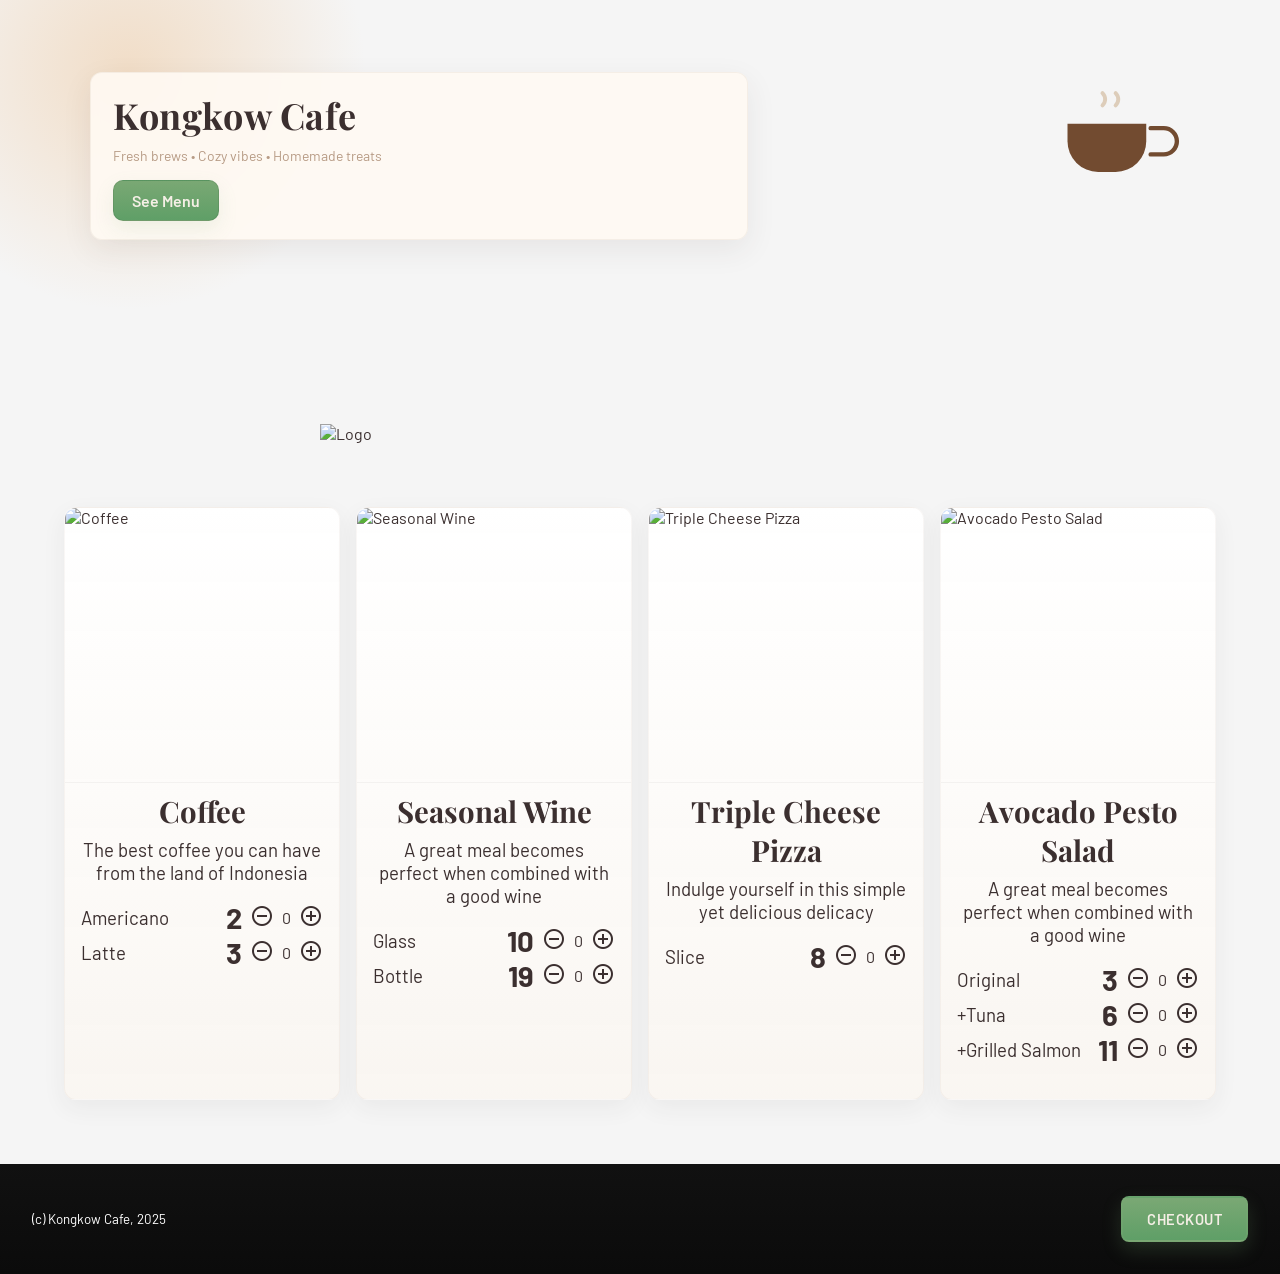
==== index.html @ 3a9a0193 "Add files via upload" ====
<!DOCTYPE html>
<html>

<head>
    <title>Kongkow Cafe</title>
    <meta name="viewport" content="width=device-width, initial-scale=1.0">
    <link rel="preconnect" href="https://fonts.googleapis.com">
    <link rel="preconnect" href="https://fonts.gstatic.com" crossorigin>
    <link href="https://fonts.googleapis.com/css2?family=Barlow:wght@300;400;500;600&display=swap" rel="stylesheet">
    <link
        href="https://fonts.googleapis.com/css2?family=Playfair+Display:wght@400;600&family=Barlow:wght@300;400;500;600&display=swap"
        rel="stylesheet">
    <link rel="stylesheet" href="https://fonts.googleapis.com/css2?family=Material+Symbols+Outlined" />
    <link rel="stylesheet" href="index.css">
</head>

<body>
    <header class="site-header">
        <div class="hero">
            <div class="hero-content">
                <h1 class="hero-title">Kongkow Cafe</h1>
                <p class="hero-sub">Fresh brews • Cozy vibes • Homemade treats</p>
                <a class="btn primary" href="#menu-grid">See Menu</a>
            </div>
            <!-- decorative coffee cup SVG -->
            <svg class="coffee-svg" width="140" height="140" viewBox="0 0 64 64" fill="none"
                xmlns="http://www.w3.org/2000/svg" aria-hidden>
                <path d="M8 20h36v8a14 14 0 01-14 14H22a14 14 0 01-14-14V20z" fill="#6B4226" />
                <path d="M46 22h6a6 6 0 010 12h-6" stroke="#6B4226" stroke-width="2" stroke-linecap="round"
                    stroke-linejoin="round" />
                <g class="steam" fill="none" stroke="#d9c6b0" stroke-width="1.6" stroke-linecap="round">
                    <path d="M24 6c1.6 1.6 1.6 4 0 5.6" />
                    <path d="M30 6c1.6 1.6 1.6 4 0 5.6" />
                </g>
            </svg>
        </div>
    </header>

    <div class="content">
        <img src="assets/logo_full.png" alt="Logo" class="logo" />

        <div class="menu-grid" id="menu-grid"></div>
        <div class="footer">
            (c) Kongkow Cafe, 2025
            <button class="checkout" onclick="checkout()">
                Checkout
            </button>
        </div>
    </div>
</body>

<script src="db.js"></script>
<script src="index.js"></script>

</html>
---- index.css ----
* {
    font-family: 'Barlow';
    margin: 0;
    padding: 0;
}

.header {
    background: url("assets/header.jpg") no-repeat top center;
    position: fixed;
    top: 0;
    left: 0;
    right: 0;
    width: 100%;
    max-height: 800px;
    aspect-ratio: 1;
    background-size: cover;

    @media only screen and (min-width: 768px) {
        aspect-ratio: 1280/720;
    }
}

.logo {
    box-sizing: border-box;
    max-width: 60%;
    width: 100%;
    margin: 48px auto;
    display: block;

    @media only screen and (min-width: 768px) {
        max-width: 50%;
        margin: 64px auto;
    }
}

body {
    background-color: #f5f5f5;
}

.menu-grid {
    display: grid;
    margin: 0;
    gap: 16px;
    padding: 0 16px;
    padding-bottom: 32px;
    grid-template-columns: 1fr 1fr;

    /* @media only screen and (min-width: 400px) {
        grid-template-columns: 1fr 1fr 1fr;
    } */

    @media only screen and (min-width: 768px) {
        padding: 0 64px;
        padding-bottom: 64px;
        grid-template-columns: 1fr 1fr 1fr 1fr;
    }
}

.menu-card {
    display: flex;
    flex-direction: column;
    padding-bottom: 16px;
    background-color: #fafafa;
    border: 4px solid #fafafa;

    @media only screen and (min-width: 768px) {
        padding-bottom: 32px;
    }

    img {
        aspect-ratio: 1;
        object-fit: cover;
        width: 100%;
    }

    .menu-name {
        padding: 8px 16px;
        text-align: center;
        font-size: 14pt;

        @media only screen and (min-width: 768px) {
            font-size: 22pt;
        }
    }

    .menu-description {
        text-align: center;
        padding: 0 16px;
        padding-bottom: 16px;
        font-size: 10pt;

        @media only screen and (min-width: 768px) {
            font-size: 14pt;
        }
    }

    .price-description {
        font-size: 9pt;

        @media only screen and (min-width: 768px) {
            font-size: 14pt;
        }
    }

    .menu-price-row {
        display: flex;
        flex-direction: row;
        justify-content: space-between;
        align-items: center;
        padding: 0 16px;
    }

    .price-and-qty {
        display: flex;
        flex-direction: row;
        align-items: center;
        gap: 8px;
    }

    .price {
        font-size: 14pt;

        @media only screen and (min-width: 768px) {
            font-size: 22pt;
        }
    }
}

.footer {
    background-color: black;
    color: white;
    padding: 32px;
    width: 100%;
    box-sizing: border-box;
    font-size: 10pt;
    display: flex;
    justify-content: space-between;
    align-items: center;
}

button {
    all: unset;
    cursor: pointer;
}

button.checkout {
    font-weight: 600;
    text-transform: uppercase;
    padding: 12px 24px;
    background: linear-gradient(180deg, var(--accent) 0%, #5f9f67 100%);
    color: var(--cream);
    border-radius: 8px;
    border: 2px solid rgba(122, 168, 116, 0.3);
    box-shadow: 0 8px 20px rgba(122, 168, 116, 0.2);
    transition: all 0.3s ease;
    font-size: 11pt;
    letter-spacing: 0.5px;
}

button.checkout:hover {
    transform: translateY(-3px);
    box-shadow: 0 12px 28px rgba(122, 168, 116, 0.35);
    background: linear-gradient(180deg, #8ab882 0%, #6fa971 100%);
}

button.checkout:active {
    transform: translateY(-1px);
    box-shadow: 0 6px 16px rgba(122, 168, 116, 0.25);
}

:root{
    --brown-900: #3b2f2f;
    --brown-700: #6b4226;
    --cream: #f5efe6;
    --accent: #7aa874;
    --muted: #b79b85;
}


/* Use the header image as the sole full-page background */
html, body {
    height: 100%;
}
body {
    background-image: url("assets/header.jpg");
    background-position: center center;
    background-size: cover;
    background-repeat: no-repeat;
    background-attachment: fixed;
    color: var(--brown-900);
    -webkit-font-smoothing:antialiased;
    font-family: 'Barlow', system-ui, sans-serif;
}

/* Hero / header: keep the radial accent but don't re-declare the full image */
.site-header {
    position: relative;
    width: 100%;
    overflow: hidden;
    background: radial-gradient(circle at 10% 20%, rgb(241, 221, 199), transparent 20%);
    padding: 72px 16px 120px;
    box-sizing: border-box;
}

.hero {
    max-width: 1100px;
    margin: 0 auto;
    display:flex;
    align-items:center;
    justify-content:space-between;
    gap: 24px;
}

.hero-content {
    flex:1 1 60%;
    position: relative;
    z-index: 2;
    background: rgba(255, 250, 243, 0.9);
    padding: 18px 22px;
    border-radius: 12px;
    box-shadow: 0 10px 30px rgba(59,47,47,0.08);
    border: 1px solid rgba(107,66,38,0.06);
    backdrop-filter: blur(4px);
    -webkit-backdrop-filter: blur(4px);
    max-width: 68ch;
}

.hero-title {
    font-family: 'Playfair Display', serif;
    font-size: 36px;
    color: var(--brown-900);
    letter-spacing: 0.6px;
    margin-bottom: 8px;
}

.hero-sub {
    color: var(--muted);
    margin-bottom: 16px;
    font-size: 14px;
}
/* Button */
.btn {
    display:inline-block;
    padding: 10px 18px;
    border-radius: 10px;
    text-decoration:none;
    font-weight:600;
    transition: transform .18s ease, box-shadow .18s ease;
    box-shadow: 0 6px 16px rgba(59,47,47,0.06);
}

.btn.primary {
    background: linear-gradient(180deg,var(--accent), #5f9f67);
    color: var(--cream);
    border: 1px solid rgba(0,0,0,0.08);
    box-shadow: 0 8px 20px rgba(122,168,116,0.12);
}

.btn.primary:hover {
    transform: translateY(-4px);
    box-shadow: 0 12px 30px rgba(75,50,40,0.14);
}

/* Decorative SVG and steam animation */
.coffee-svg { opacity: 0.95; transform: translateY(-6px); }
.steam path { stroke-linejoin: round; stroke-width: 1.8; opacity: 0.9; animation: steam 3.2s linear infinite; }
@keyframes steam {
    0% { transform: translateY(0) scale(1); opacity:0.6; }
    50% { transform: translateY(-6px) scale(1.05); opacity:1; }
    100% { transform: translateY(-12px) scale(1.08); opacity:0.0; }
}

/* Menu card tweaks */
.menu-card {
    border-radius: 12px;
    overflow: hidden;
    box-shadow: 0 8px 24px rgba(59,47,47,0.06);
    border: 1px solid rgba(107,66,38,0.04);
    background: linear-gradient(180deg, rgba(255,255,255,0.95), rgba(250,246,241,0.9));
}
.menu-card img { border-bottom: 1px solid rgba(0,0,0,0.04); }
.menu-name { font-family: 'Playfair Display', serif; }

/* Footer tune */
.footer{ background: linear-gradient(180deg,#111 0%, #0b0b0b 100%); color:#fff; }

/* Responsive */
@media (max-width:768px){
    .hero { flex-direction: column; align-items: flex-start; padding: 0; }
    .coffee-svg { align-self: flex-end; width:96px; height:96px; }
    .hero-title { font-size: 28px; }
}
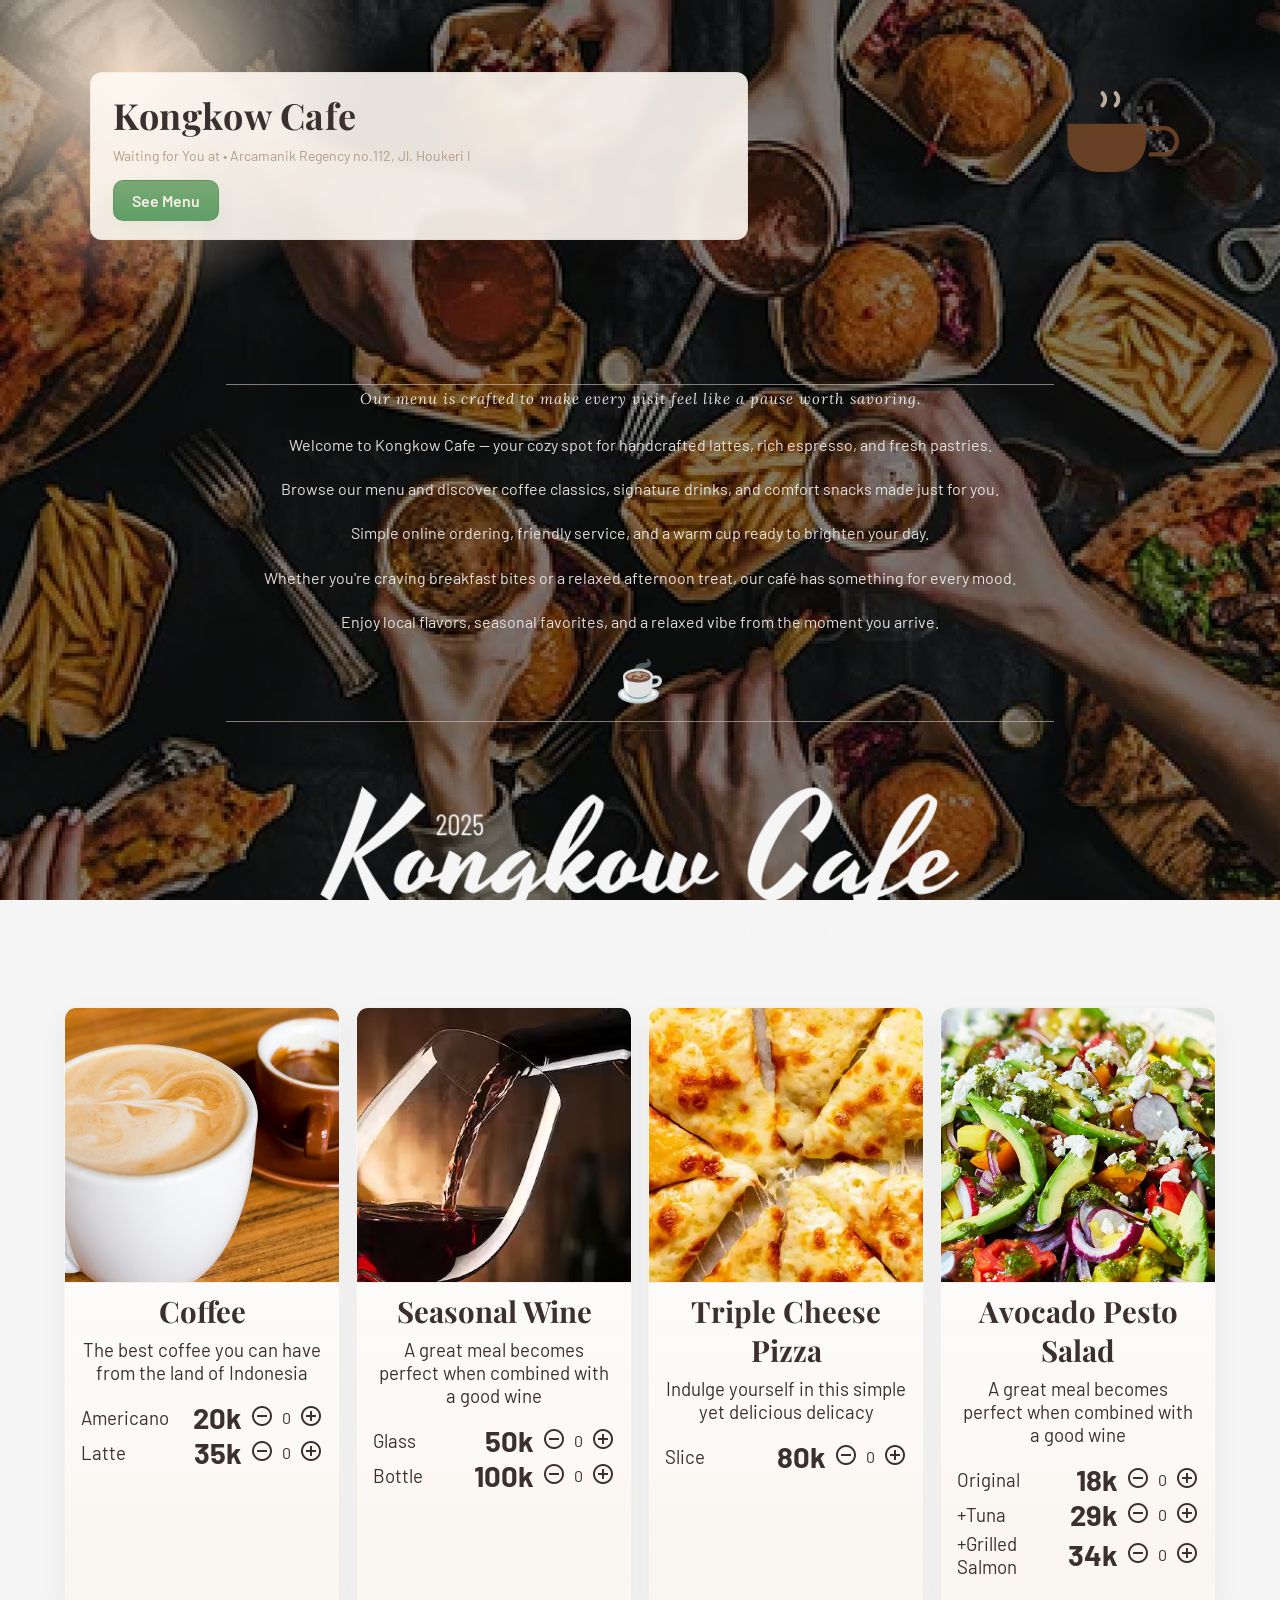
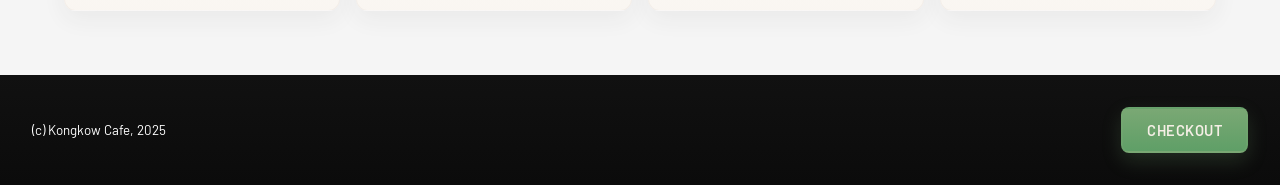
==== commit 92fb44cd: "Add files via upload" ====
--- a/index.html
+++ b/index.html
@@ -7,9 +7,8 @@
     <link rel="preconnect" href="https://fonts.googleapis.com">
     <link rel="preconnect" href="https://fonts.gstatic.com" crossorigin>
     <link href="https://fonts.googleapis.com/css2?family=Barlow:wght@300;400;500;600&display=swap" rel="stylesheet">
-    <link
-        href="https://fonts.googleapis.com/css2?family=Playfair+Display:wght@400;600&family=Barlow:wght@300;400;500;600&display=swap"
-        rel="stylesheet">
+    <link href="https://fonts.googleapis.com/css2?family=Playfair+Display:wght@400;600&family=Barlow:wght@300;400;500;600&display=swap" rel="stylesheet">
+    <link href="https://fonts.googleapis.com/css2?family=Lora:wght@400;500&display=swap" rel="stylesheet">
     <link rel="stylesheet" href="https://fonts.googleapis.com/css2?family=Material+Symbols+Outlined" />
     <link rel="stylesheet" href="index.css">
 </head>
@@ -19,7 +18,7 @@
         <div class="hero">
             <div class="hero-content">
                 <h1 class="hero-title">Kongkow Cafe</h1>
-                <p class="hero-sub">Fresh brews • Cozy vibes • Homemade treats</p>
+                <p class="hero-sub">Waiting for You at • Arcamanik Regency no.112, Jl. Houkeri I</p>
                 <a class="btn primary" href="#menu-grid">See Menu</a>
             </div>
             <!-- decorative coffee cup SVG -->
@@ -37,6 +36,15 @@
     </header>
 
     <div class="content">
+        <div class="intro-copy">
+            <p>Welcome to Kongkow Cafe — your cozy spot for handcrafted lattes, rich espresso, and fresh pastries.</p>
+            <p>Browse our menu and discover coffee classics, signature drinks, and comfort snacks made just for you.</p>
+            <p>Simple online ordering, friendly service, and a warm cup ready to brighten your day.</p>
+            <p>Whether you're craving breakfast bites or a relaxed afternoon treat, our café has something for every mood.</p>
+            <p>Enjoy local flavors, seasonal favorites, and a relaxed vibe from the moment you arrive.</p>
+            <span class="intro-sticker" aria-hidden="true">☕</span>
+        </div>
+
         <img src="assets/logo_full.png" alt="Logo" class="logo" />
 
         <div class="menu-grid" id="menu-grid"></div>
--- a/index.css
+++ b/index.css
@@ -289,4 +289,78 @@
     .hero { flex-direction: column; align-items: flex-start; padding: 0; }
     .coffee-svg { align-self: flex-end; width:96px; height:96px; }
     .hero-title { font-size: 28px; }
+}
+
+.intro-copy {
+    max-width: 780px;
+    margin: 24px auto 0;
+    padding: 20px 16px 18px;
+    color: rgba(238, 233, 230, 0.95);
+    font-family: 'Lora', serif;
+    font-size: 15px;
+    line-height: 1.9;
+    text-align: center;
+    position: relative;
+    border-top: 1px solid rgba(212, 198, 189, 0.6);
+    border-bottom: 1px solid rgba(212, 198, 189, 0.6);
+}
+
+.intro-copy::before {
+    content: 'Our menu is crafted to make every visit feel like a pause worth savoring.';
+    display: block;
+    margin: 0 auto 16px;
+    max-width: 620px;
+    color: rgba(255, 255, 255, 0.85);
+    letter-spacing: 1px;
+    font-size: 18px;
+    font-style: italic;
+}
+
+.intro-copy::after {
+    content: '';
+    position: absolute;
+    left: 50%;
+    transform: translateX(-50%);
+    bottom: -10px;
+    width: 50px;
+    height: 1px;
+    background: rgba(107, 66, 38, 0.45);
+}
+
+.intro-copy p {
+    margin-bottom: 14px;
+    padding: 0 6px;
+}
+
+.intro-copy p:last-child {
+    margin-bottom: 0;
+}
+
+/* Decorative sticker immediately under the intro text */
+.intro-copy .intro-sticker {
+    position: relative;
+    display: inline-block;
+    margin-top: 8px;
+    font-size: 32px; /* bigger glyph */
+    line-height: 1;
+    color: var(--brown-700);
+    background: transparent; /* remove circle/background */
+    border-radius: 0;
+    padding: 0;
+    box-shadow: none;
+}
+
+@media (min-width: 768px) {
+    .intro-copy {
+        padding: 0 24px 16px;
+        font-size: 16px;
+    }
+
+    .intro-copy::before {
+        font-size: 15px;
+    }
+
+    .intro-copy .intro-sticker {
+        font-size: 40px;
+    }
 }
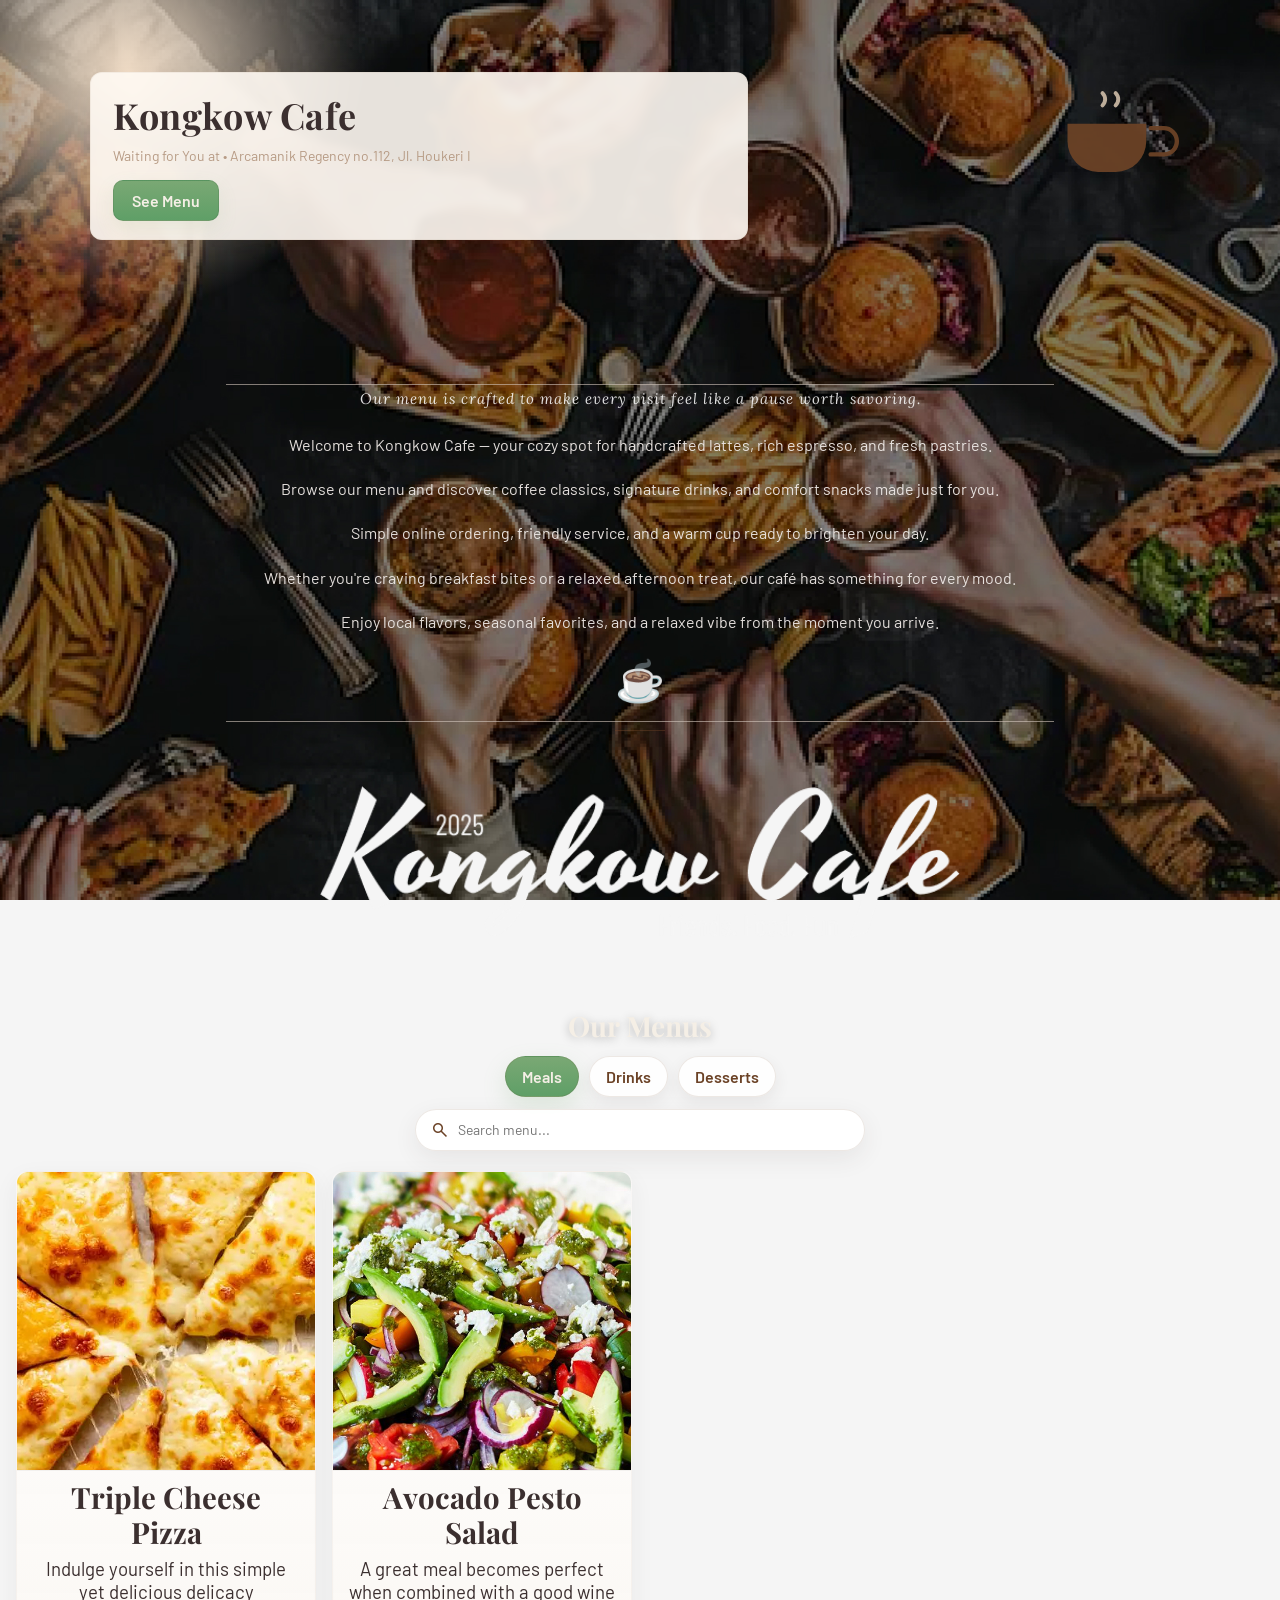
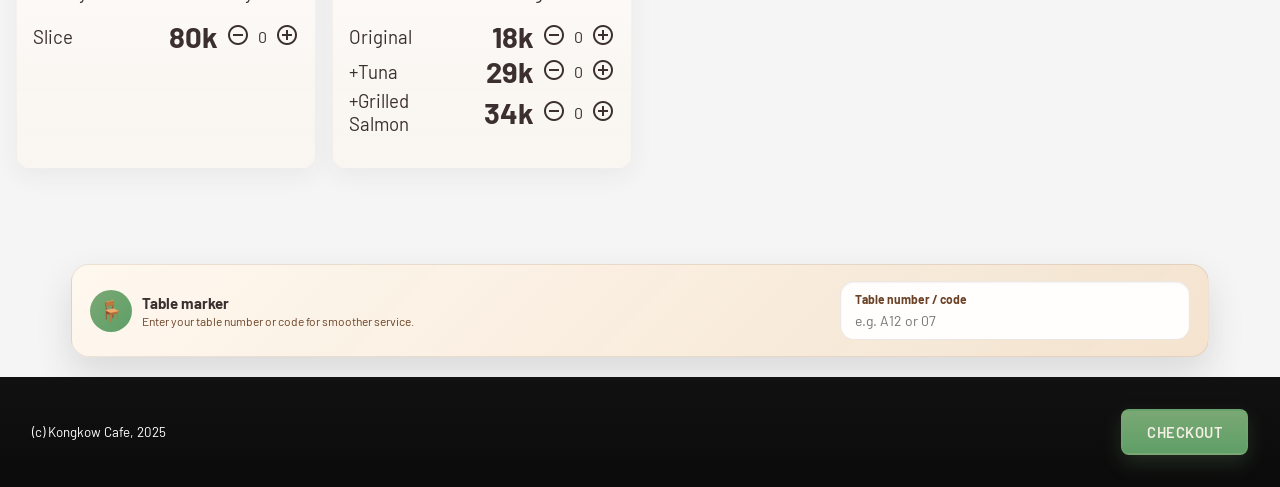
==== commit f0447b15: "Add files via upload" ====
--- a/index.html
+++ b/index.html
@@ -19,7 +19,7 @@
             <div class="hero-content">
                 <h1 class="hero-title">Kongkow Cafe</h1>
                 <p class="hero-sub">Waiting for You at • Arcamanik Regency no.112, Jl. Houkeri I</p>
-                <a class="btn primary" href="#menu-grid">See Menu</a>
+                <a class="btn primary" href="#menu-section">See Menu</a>
             </div>
             <!-- decorative coffee cup SVG -->
             <svg class="coffee-svg" width="140" height="140" viewBox="0 0 64 64" fill="none"
@@ -47,7 +47,38 @@
 
         <img src="assets/logo_full.png" alt="Logo" class="logo" />
 
-        <div class="menu-grid" id="menu-grid"></div>
+        <section class="menu-section" id="menu-section">
+            <div class="menu-header">
+                <h2>Our Menus</h2>
+                <div class="menu-tabs" role="tablist" aria-label="Menu categories">
+                    <button class="menu-tab active" onclick="switchCategory('Meals')">Meals</button>
+                    <button class="menu-tab" onclick="switchCategory('Drinks')">Drinks</button>
+                    <button class="menu-tab" onclick="switchCategory('Desserts')">Desserts</button>
+                </div>
+                <div class="menu-search-wrap">
+                    <span class="material-symbols-outlined search-icon">search</span>
+                    <input id="menu-search" class="menu-search" type="search" placeholder="Search menu..." aria-label="Search menu" />
+                </div>
+            </div>
+            <div class="menu-grid" id="menu-grid"></div>
+        </section>
+
+        <div class="table-sticky-bar">
+            <div class="table-sticky-card">
+                <div class="table-sticky-copy">
+                    <span class="table-sticky-icon">🪑</span>
+                    <div>
+                        <strong>Table marker</strong>
+                        <p>Enter your table number or code for smoother service.</p>
+                    </div>
+                </div>
+                <div class="table-input-wrap">
+                    <label class="table-input-label" for="table-number">Table number / code</label>
+                    <input id="table-number" class="table-input" type="text" placeholder="e.g. A12 or 07" aria-label="Table number or code" />
+                </div>
+            </div>
+        </div>
+
         <div class="footer">
             (c) Kongkow Cafe, 2025
             <button class="checkout" onclick="checkout()">
--- a/index.css
+++ b/index.css
@@ -37,11 +37,158 @@
     background-color: #f5f5f5;
 }
 
+.menu-section {
+    padding: 0 16px 32px;
+}
+
+.menu-header {
+    max-width: 1100px;
+    margin: 0 auto 20px;
+    display: flex;
+    flex-direction: column;
+    gap: 12px;
+    align-items: center;
+    text-align: center;
+}
+
+.menu-header h2 {
+    font-family: 'Playfair Display', serif;
+    font-size: 28px;
+    color: var(--cream);
+    text-shadow: 0 2px 10px rgba(0,0,0,0.25);
+}
+
+.menu-tabs {
+    display: flex;
+    flex-wrap: wrap;
+    justify-content: center;
+    gap: 10px;
+}
+
+.menu-search-wrap {
+    display: flex;
+    align-items: center;
+    width: min(100%, 420px);
+    padding: 10px 14px;
+    border-radius: 999px;
+    background: rgba(255,255,255,0.95);
+    box-shadow: 0 8px 24px rgba(59,47,47,0.08);
+    border: 1px solid rgba(107,66,38,0.12);
+}
+
+.search-icon {
+    color: var(--brown-700);
+    margin-right: 8px;
+    font-size: 20px;
+}
+
+.menu-search {
+    width: 100%;
+    border: none;
+    outline: none;
+    background: transparent;
+    color: var(--brown-900);
+    font-size: 14px;
+}
+
+.table-sticky-bar {
+    padding: 0 16px 20px;
+}
+
+.table-sticky-card {
+    max-width: 1100px;
+    margin: 0 auto;
+    display: flex;
+    align-items: center;
+    justify-content: space-between;
+    gap: 16px;
+    padding: 16px 18px;
+    border-radius: 18px;
+    background: linear-gradient(135deg, rgba(255,248,239,0.98), rgba(243,226,205,0.96));
+    box-shadow: 0 16px 36px rgba(59,47,47,0.14);
+    border: 1px solid rgba(107,66,38,0.12);
+}
+
+.table-sticky-copy {
+    display: flex;
+    align-items: center;
+    gap: 10px;
+    color: var(--brown-900);
+    flex: 1;
+}
+
+.table-sticky-icon {
+    display: inline-flex;
+    align-items: center;
+    justify-content: center;
+    width: 42px;
+    height: 42px;
+    border-radius: 50%;
+    background: linear-gradient(135deg, var(--accent), #5f9f67);
+    color: white;
+    font-size: 20px;
+}
+
+.table-sticky-copy strong {
+    display: block;
+    font-size: 15px;
+    margin-bottom: 2px;
+}
+
+.table-sticky-copy p {
+    font-size: 12px;
+    color: var(--brown-700);
+}
+
+.table-input-wrap {
+    display: flex;
+    flex-direction: column;
+    gap: 6px;
+    width: min(100%, 320px);
+    padding: 10px 14px;
+    border-radius: 14px;
+    background: rgba(255,255,255,0.95);
+    box-shadow: inset 0 1px 2px rgba(0,0,0,0.05);
+    border: 1px solid rgba(107,66,38,0.12);
+}
+
+.table-input-label {
+    font-size: 12px;
+    font-weight: 700;
+    color: var(--brown-700);
+    text-align: left;
+}
+
+.table-input {
+    width: 100%;
+    border: none;
+    outline: none;
+    background: transparent;
+    color: var(--brown-900);
+    font-size: 14px;
+}
+
+.menu-tab {
+    padding: 10px 16px;
+    border-radius: 999px;
+    background: rgba(255,255,255,0.9);
+    color: var(--brown-700);
+    font-weight: 600;
+    border: 1px solid rgba(107,66,38,0.12);
+    box-shadow: 0 6px 16px rgba(59,47,47,0.08);
+    transition: all 0.2s ease;
+}
+
+.menu-tab.active {
+    background: linear-gradient(180deg, var(--accent), #5f9f67);
+    color: var(--cream);
+    box-shadow: 0 10px 24px rgba(122,168,116,0.2);
+}
+
 .menu-grid {
     display: grid;
-    margin: 0;
+    margin: 0 auto;
     gap: 16px;
-    padding: 0 16px;
     padding-bottom: 32px;
     grid-template-columns: 1fr 1fr;
 
@@ -50,7 +197,6 @@
     } */
 
     @media only screen and (min-width: 768px) {
-        padding: 0 64px;
         padding-bottom: 64px;
         grid-template-columns: 1fr 1fr 1fr 1fr;
     }
@@ -77,6 +223,10 @@
         padding: 8px 16px;
         text-align: center;
         font-size: 14pt;
+
+        @media only screen and (max-width: 420px) {
+            font-size: 12pt;
+        }
 
         @media only screen and (min-width: 768px) {
             font-size: 22pt;
@@ -88,6 +238,10 @@
         padding: 0 16px;
         padding-bottom: 16px;
         font-size: 10pt;
+
+        @media only screen and (max-width: 420px) {
+            font-size: 9pt;
+        }
 
         @media only screen and (min-width: 768px) {
             font-size: 14pt;
@@ -108,6 +262,15 @@
         justify-content: space-between;
         align-items: center;
         padding: 0 16px;
+        gap: 12px;
+        flex-wrap: nowrap;
+    }
+
+    .price-description {
+        flex: 1 1 0;
+        min-width: 0;
+        white-space: normal;
+        overflow-wrap: anywhere;
     }
 
     .price-and-qty {
@@ -115,15 +278,29 @@
         flex-direction: row;
         align-items: center;
         gap: 8px;
+        flex: 0 0 auto;
+        white-space: nowrap;
     }
 
     .price {
         font-size: 14pt;
+        min-width: 3.5rem;
+        text-align: right;
 
         @media only screen and (min-width: 768px) {
             font-size: 22pt;
         }
     }
+}
+
+.no-results {
+    grid-column: 1 / -1;
+    text-align: center;
+    padding: 24px;
+    color: var(--cream);
+    background: rgba(59,47,47,0.7);
+    border-radius: 12px;
+    font-size: 15px;
 }
 
 .footer {
@@ -279,7 +456,21 @@
     background: linear-gradient(180deg, rgba(255,255,255,0.95), rgba(250,246,241,0.9));
 }
 .menu-card img { border-bottom: 1px solid rgba(0,0,0,0.04); }
-.menu-name { font-family: 'Playfair Display', serif; }
+.menu-name {
+    font-family: 'Playfair Display', serif;
+    white-space: normal;
+    word-break: normal;
+    overflow-wrap: normal;
+    hyphens: auto;
+    line-height: 1.2;
+}
+
+@media only screen and (max-width: 420px) {
+    .menu-name {
+        font-size: 11pt;
+        line-height: 1.2;
+    }
+}
 
 /* Footer tune */
 .footer{ background: linear-gradient(180deg,#111 0%, #0b0b0b 100%); color:#fff; }
@@ -289,6 +480,10 @@
     .hero { flex-direction: column; align-items: flex-start; padding: 0; }
     .coffee-svg { align-self: flex-end; width:96px; height:96px; }
     .hero-title { font-size: 28px; }
+    .menu-section { padding: 0 12px 24px; }
+    .menu-header h2 { font-size: 24px; }
+    .table-sticky-card { flex-direction: column; align-items: stretch; }
+    .table-input-wrap { width: 100%; }
 }
 
 .intro-copy {
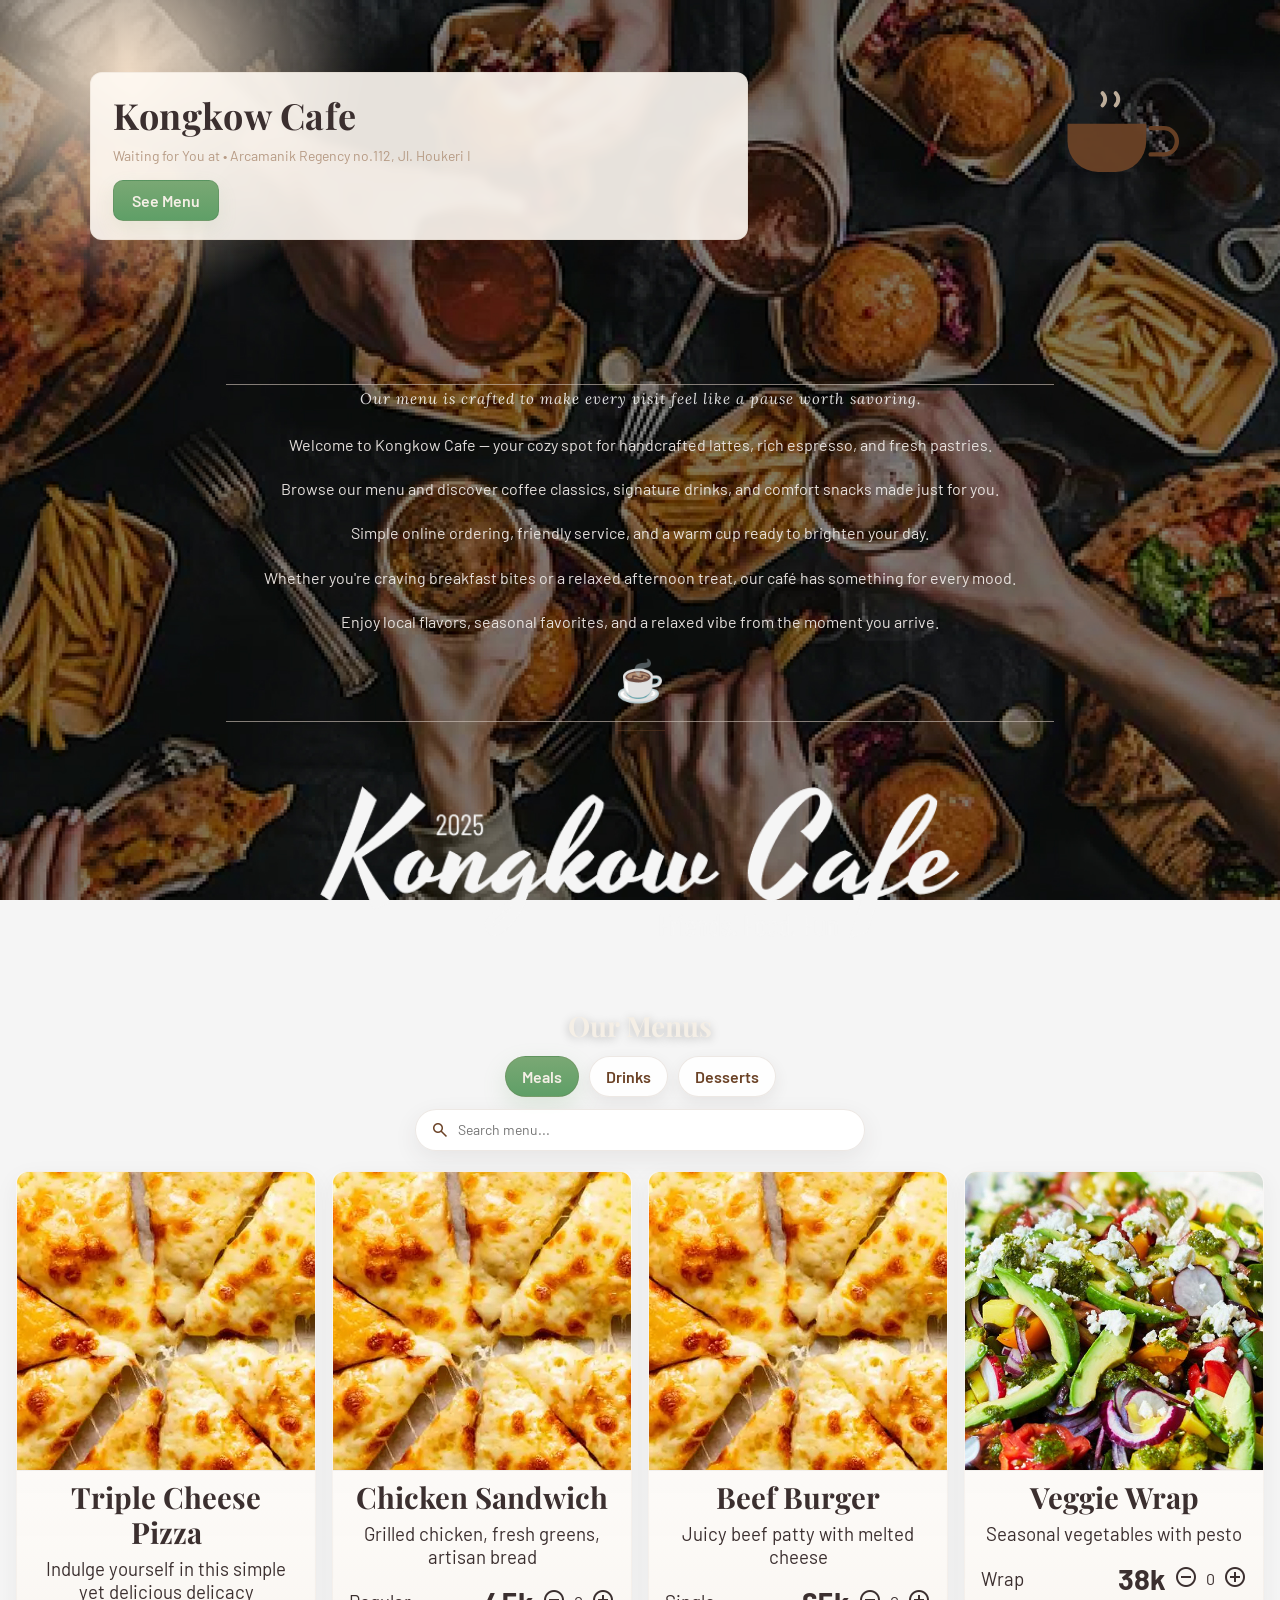
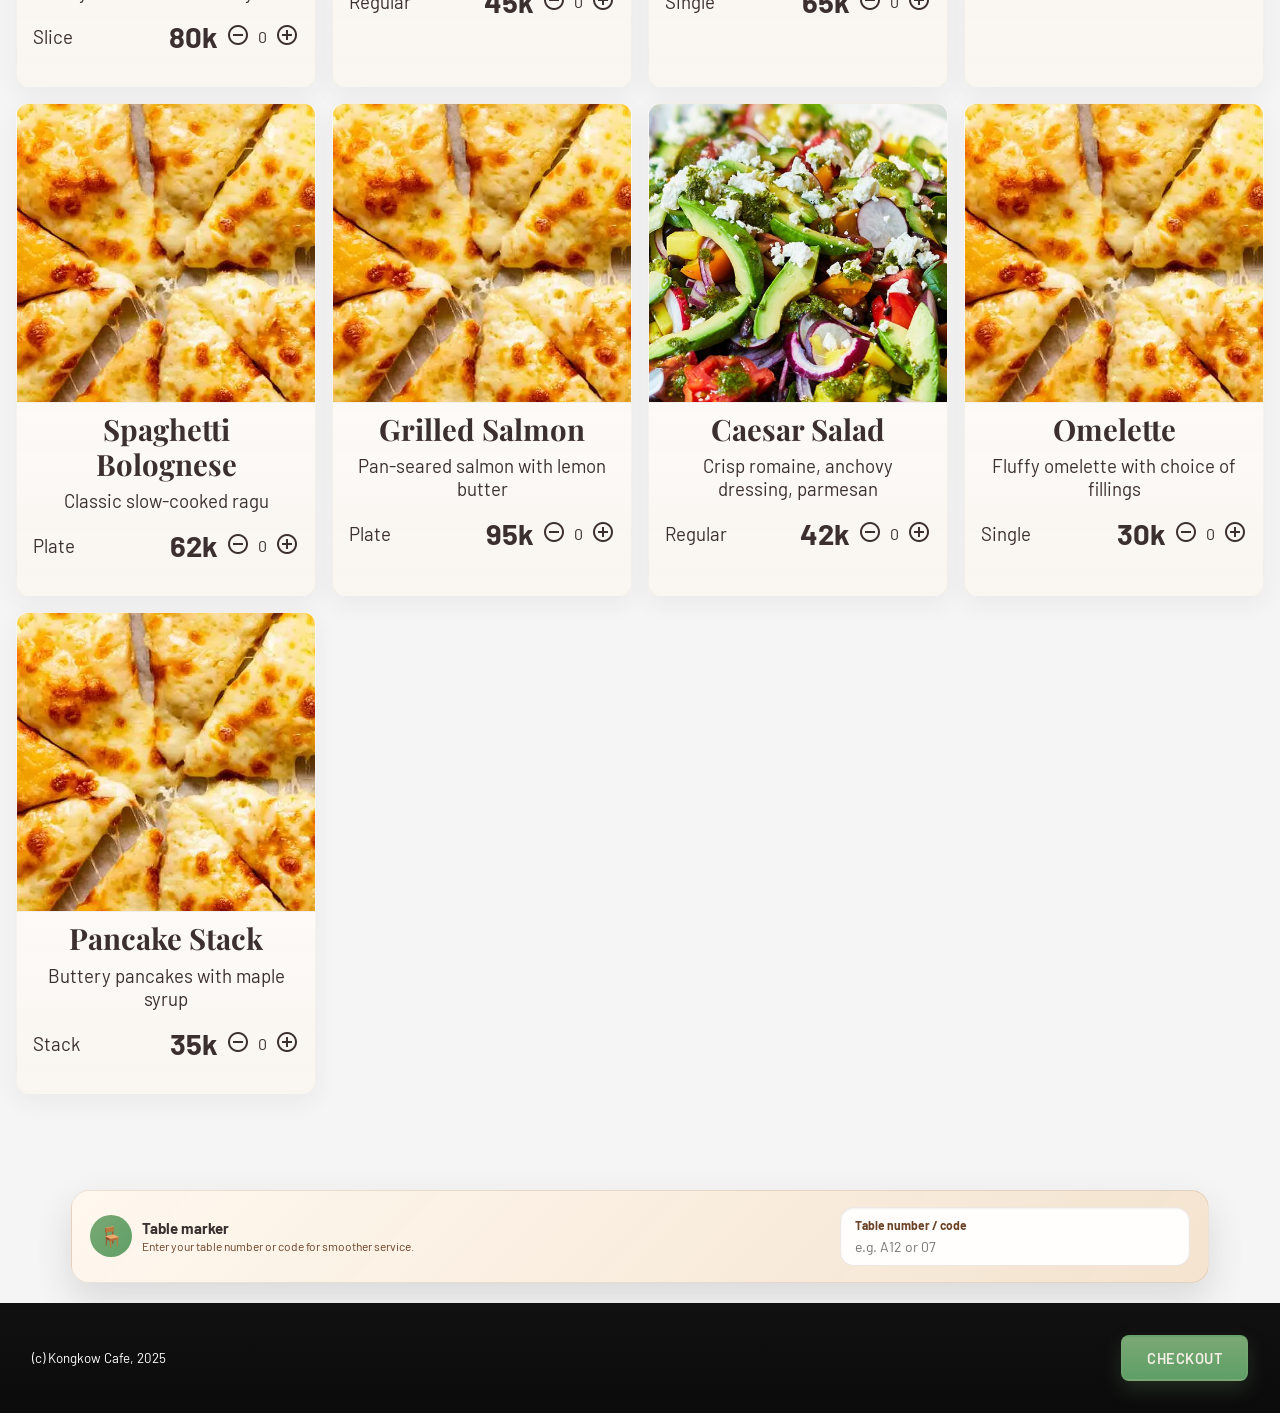
==== commit 81d1eca8: "Add files via upload" ====
--- a/index.html
+++ b/index.html
@@ -85,6 +85,7 @@
                 Checkout
             </button>
         </div>
+        
     </div>
 </body>
 
--- a/index.css
+++ b/index.css
@@ -558,4 +558,6 @@
     .intro-copy .intro-sticker {
         font-size: 40px;
     }
-}+}
+
+ 
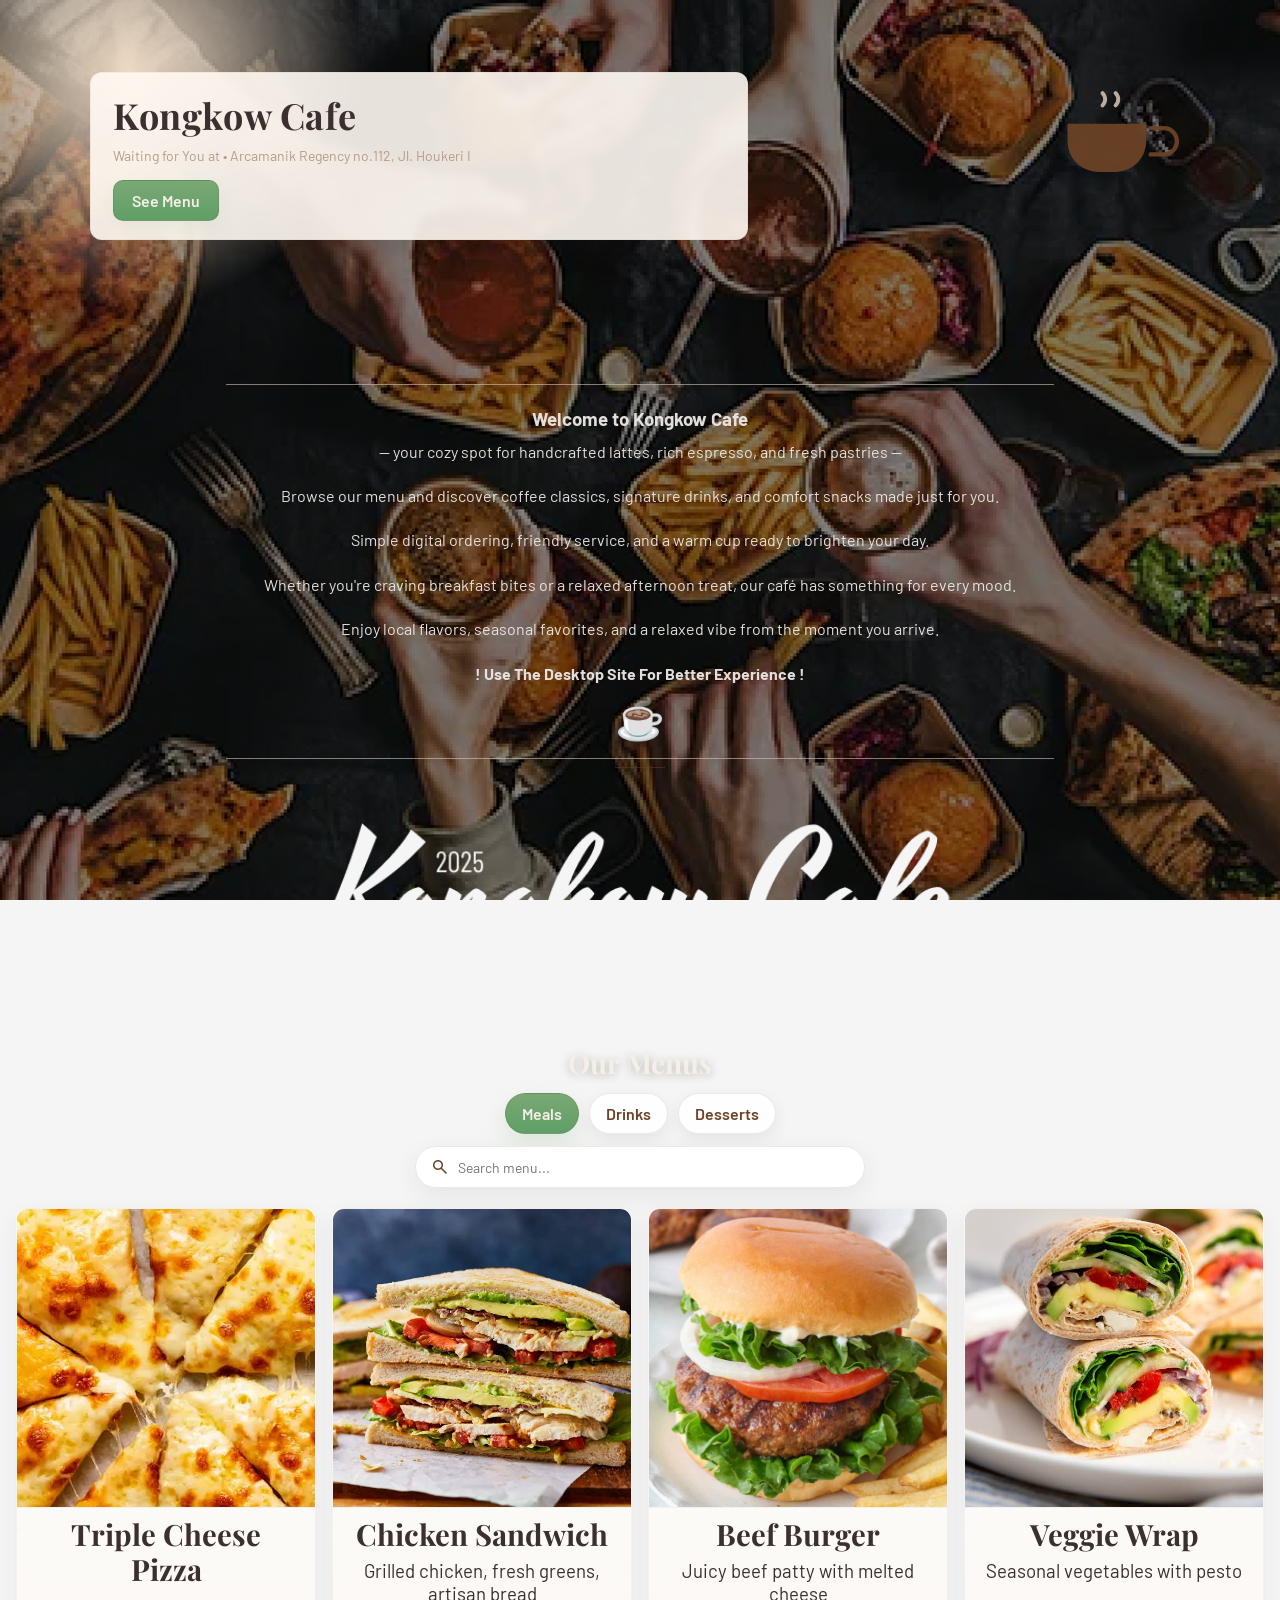
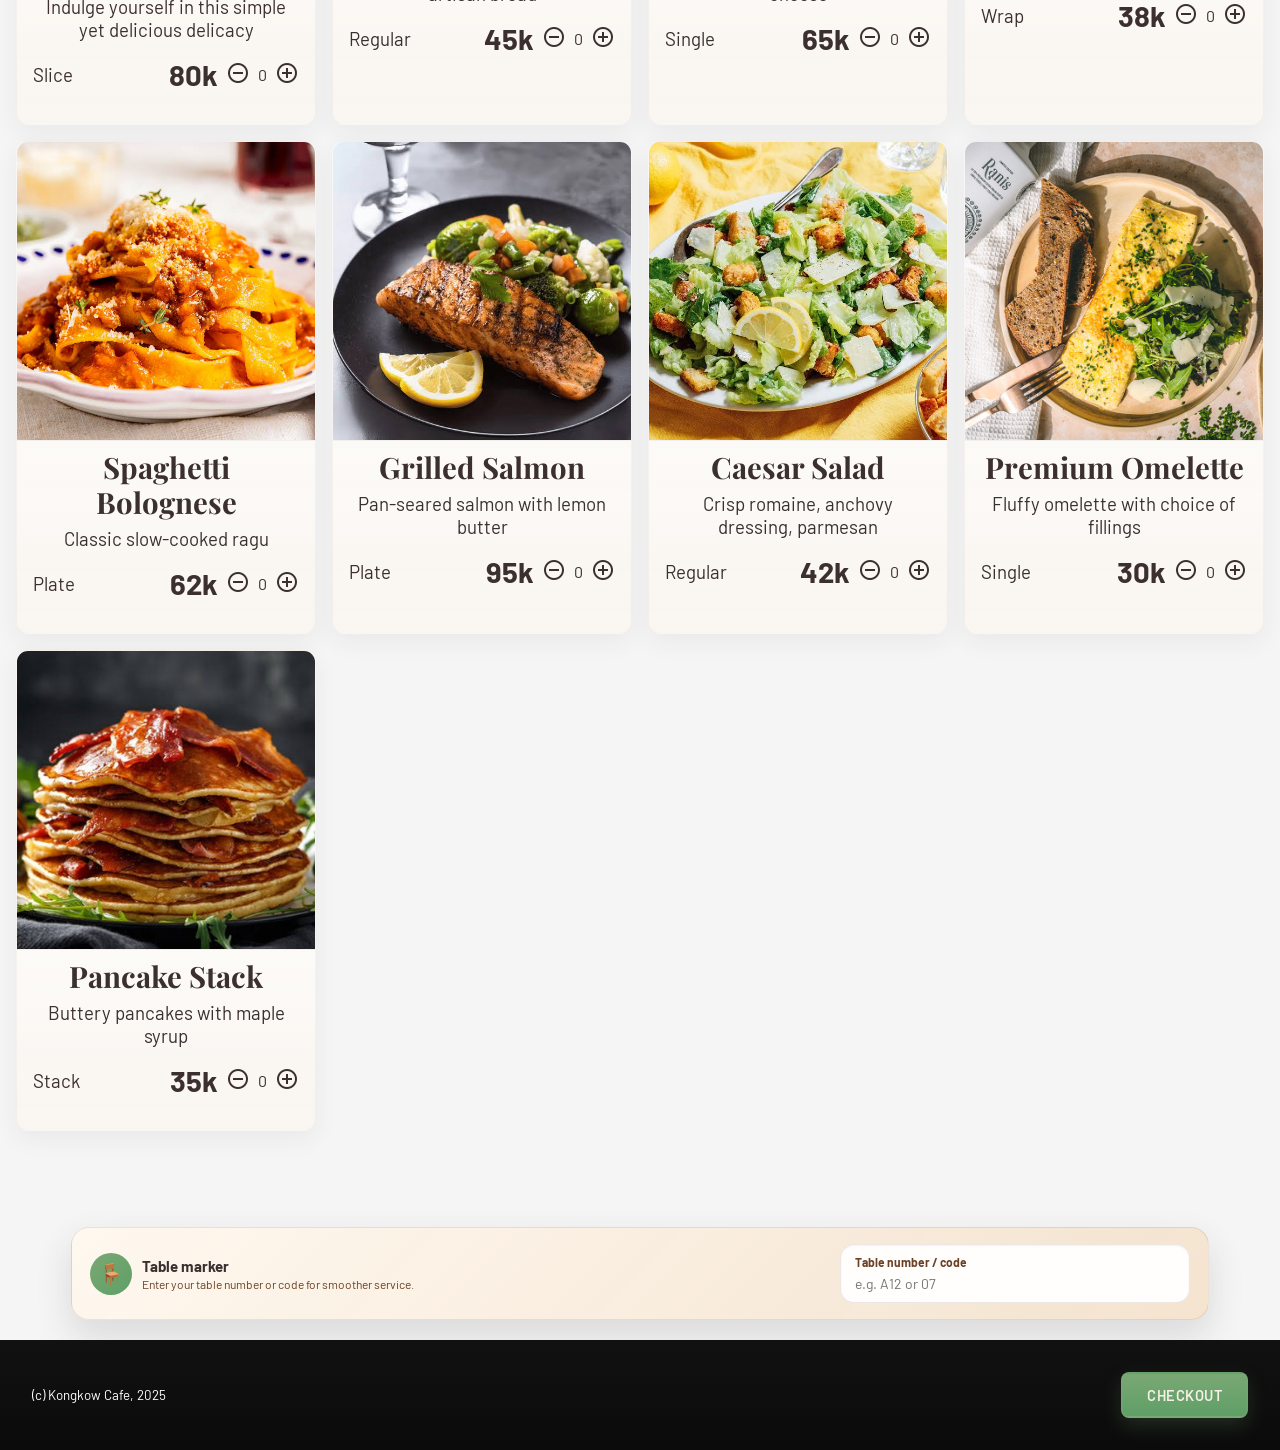
==== commit ae72f612: "Add files via upload" ====
--- a/index.html
+++ b/index.html
@@ -37,11 +37,12 @@
 
     <div class="content">
         <div class="intro-copy">
-            <p>Welcome to Kongkow Cafe — your cozy spot for handcrafted lattes, rich espresso, and fresh pastries.</p>
+            <h3>Welcome to Kongkow Cafe </h3> <p>-- your cozy spot for handcrafted lattes, rich espresso, and fresh pastries --</p>
             <p>Browse our menu and discover coffee classics, signature drinks, and comfort snacks made just for you.</p>
-            <p>Simple online ordering, friendly service, and a warm cup ready to brighten your day.</p>
+            <p>Simple digital ordering, friendly service, and a warm cup ready to brighten your day.</p>
             <p>Whether you're craving breakfast bites or a relaxed afternoon treat, our café has something for every mood.</p>
             <p>Enjoy local flavors, seasonal favorites, and a relaxed vibe from the moment you arrive.</p>
+                        <h4>! Use The Desktop Site For Better Experience !</h4>
             <span class="intro-sticker" aria-hidden="true">☕</span>
         </div>
 
--- a/index.css
+++ b/index.css
@@ -501,7 +501,7 @@
 }
 
 .intro-copy::before {
-    content: 'Our menu is crafted to make every visit feel like a pause worth savoring.';
+    content: '';
     display: block;
     margin: 0 auto 16px;
     max-width: 620px;
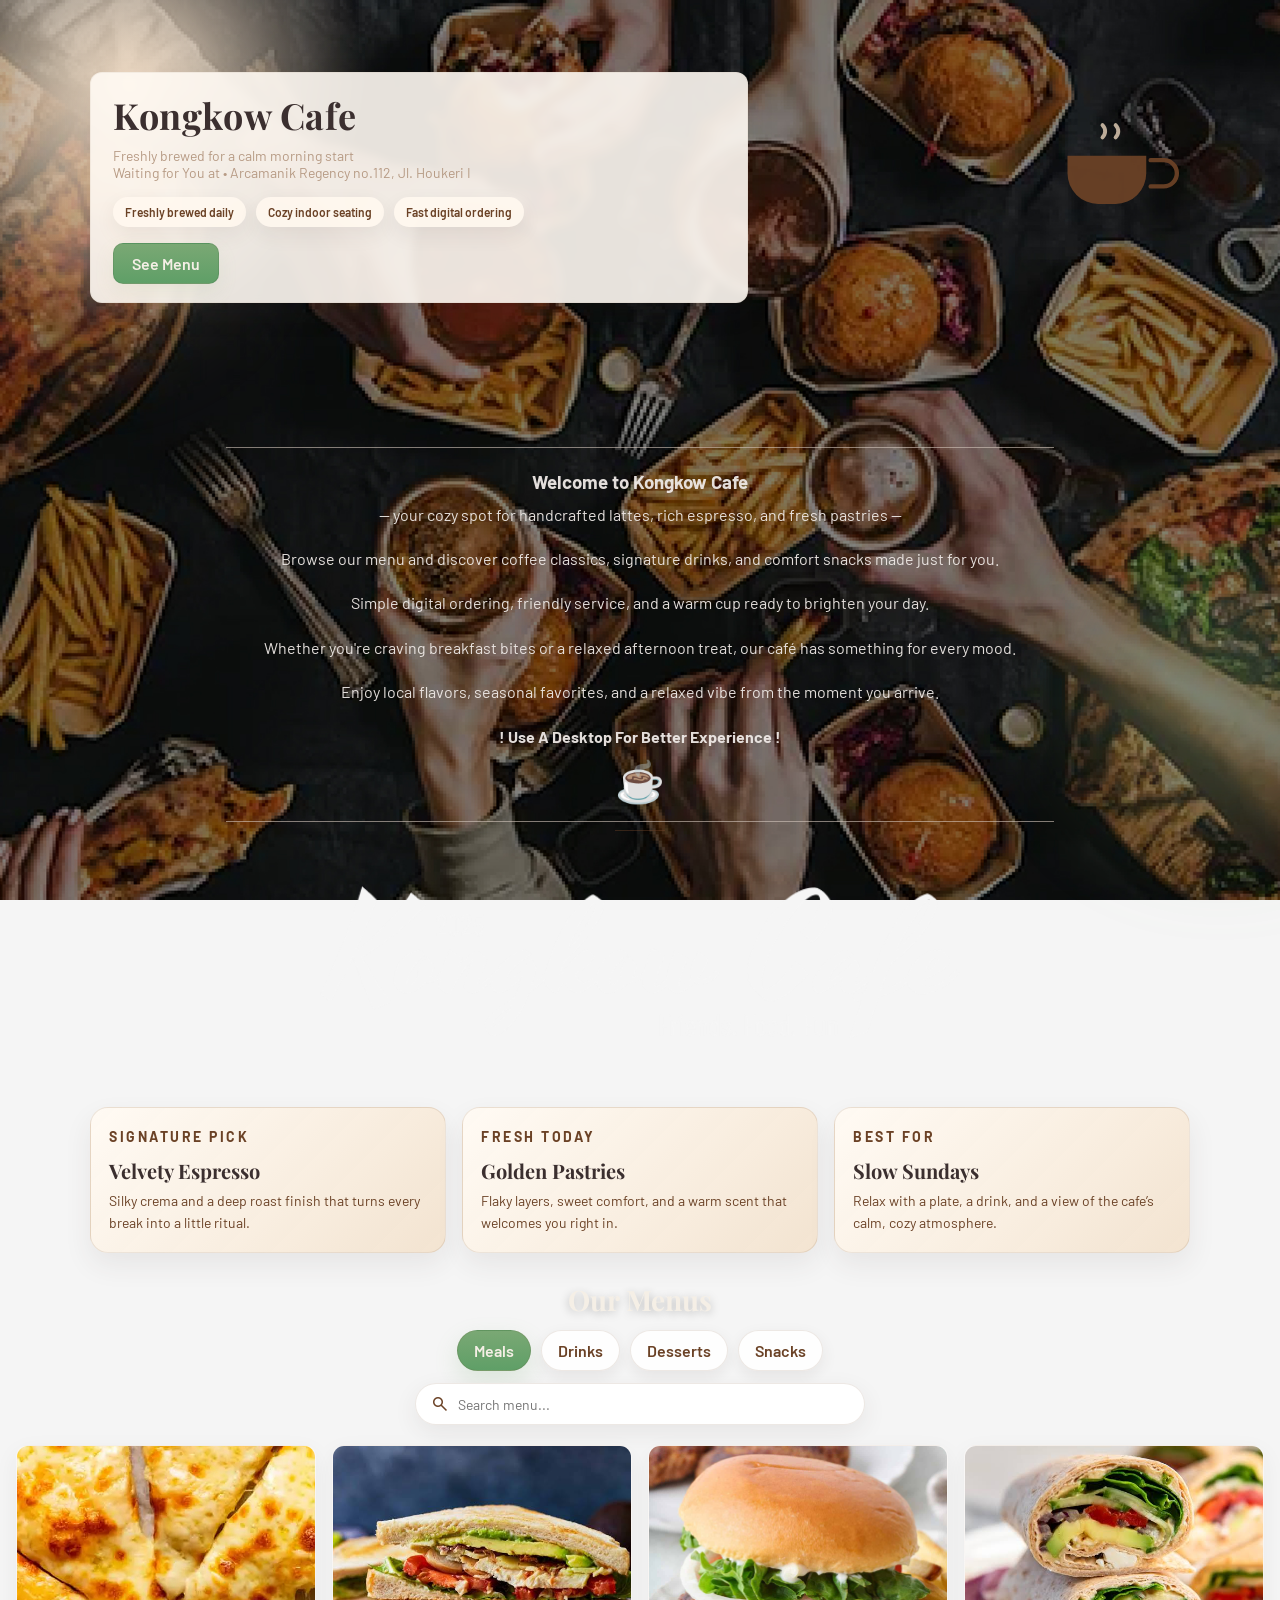
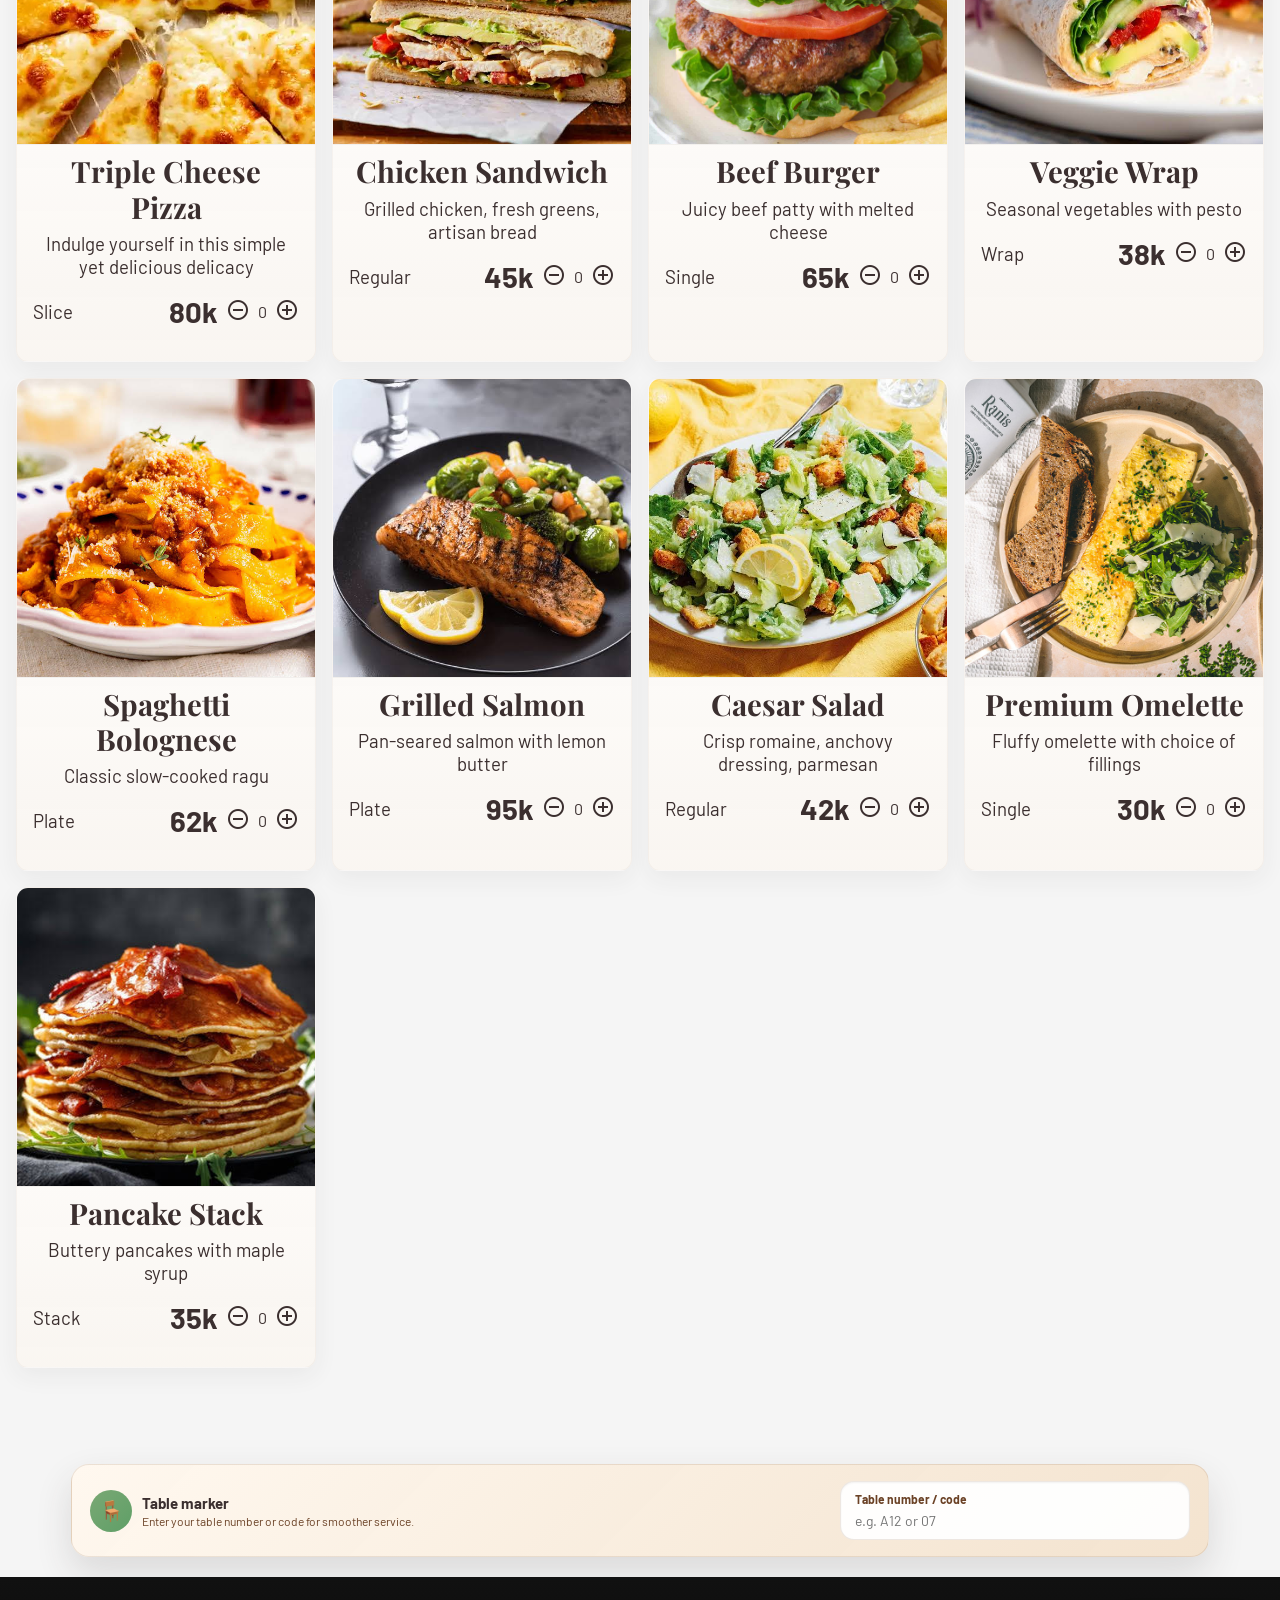
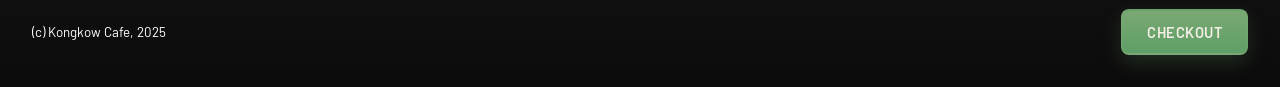
==== commit 13948e83: "Add files via upload" ====
--- a/index.html
+++ b/index.html
@@ -19,6 +19,11 @@
             <div class="hero-content">
                 <h1 class="hero-title">Kongkow Cafe</h1>
                 <p class="hero-sub">Waiting for You at • Arcamanik Regency no.112, Jl. Houkeri I</p>
+                <div class="hero-badges" aria-label="Cafe highlights">
+                    <span class="badge-pill">Freshly brewed daily</span>
+                    <span class="badge-pill">Cozy indoor seating</span>
+                    <span class="badge-pill">Fast digital ordering</span>
+                </div>
                 <a class="btn primary" href="#menu-section">See Menu</a>
             </div>
             <!-- decorative coffee cup SVG -->
@@ -42,11 +47,29 @@
             <p>Simple digital ordering, friendly service, and a warm cup ready to brighten your day.</p>
             <p>Whether you're craving breakfast bites or a relaxed afternoon treat, our café has something for every mood.</p>
             <p>Enjoy local flavors, seasonal favorites, and a relaxed vibe from the moment you arrive.</p>
-                        <h4>! Use The Desktop Site For Better Experience !</h4>
+                        <h4>! Use A Desktop For Better Experience !</h4>
             <span class="intro-sticker" aria-hidden="true">☕</span>
         </div>
 
         <img src="assets/logo_full.png" alt="Logo" class="logo" />
+
+        <section class="highlights" aria-label="Cafe highlights">
+            <article class="highlight-card reveal">
+                <p class="eyebrow">Signature pick</p>
+                <h3>Velvety Espresso</h3>
+                <p>Silky crema and a deep roast finish that turns every break into a little ritual.</p>
+            </article>
+            <article class="highlight-card reveal">
+                <p class="eyebrow">Fresh today</p>
+                <h3>Golden Pastries</h3>
+                <p>Flaky layers, sweet comfort, and a warm scent that welcomes you right in.</p>
+            </article>
+            <article class="highlight-card reveal">
+                <p class="eyebrow">Best for</p>
+                <h3>Slow Sundays</h3>
+                <p>Relax with a plate, a drink, and a view of the cafe’s calm, cozy atmosphere.</p>
+            </article>
+        </section>
 
         <section class="menu-section" id="menu-section">
             <div class="menu-header">
@@ -55,6 +78,7 @@
                     <button class="menu-tab active" onclick="switchCategory('Meals')">Meals</button>
                     <button class="menu-tab" onclick="switchCategory('Drinks')">Drinks</button>
                     <button class="menu-tab" onclick="switchCategory('Desserts')">Desserts</button>
+                    <button class="menu-tab" onclick="switchCategory('Snacks')">Snacks</button>
                 </div>
                 <div class="menu-search-wrap">
                     <span class="material-symbols-outlined search-icon">search</span>
--- a/index.css
+++ b/index.css
@@ -35,6 +35,7 @@
 
 body {
     background-color: #f5f5f5;
+    overflow-x: hidden;
 }
 
 .menu-section {
@@ -470,20 +471,183 @@
         font-size: 11pt;
         line-height: 1.2;
     }
+
+    .menu-grid {
+        grid-template-columns: 1fr;
+        gap: 12px;
+    }
+
+    .menu-card {
+        padding-bottom: 14px;
+    }
+
+    .menu-price-row {
+        display: grid;
+        grid-template-columns: minmax(0, 1fr) auto;
+        align-items: center;
+        gap: 8px 10px;
+        padding: 0 12px;
+    }
+
+    .price-description {
+        font-size: 9pt;
+        line-height: 1.35;
+        padding-right: 4px;
+    }
+
+    .price-and-qty {
+        width: auto;
+        justify-content: flex-end;
+        gap: 6px;
+        flex-shrink: 0;
+        min-width: fit-content;
+    }
+
+    .price {
+        font-size: 10pt;
+        min-width: 2.8rem;
+        margin-left: 2px;
+    }
 }
 
 /* Footer tune */
 .footer{ background: linear-gradient(180deg,#111 0%, #0b0b0b 100%); color:#fff; }
 
+/* Creative upgrades */
+body::before,
+body::after {
+    content: '';
+    position: fixed;
+    inset: auto;
+    width: 280px;
+    height: 280px;
+    border-radius: 50%;
+    filter: blur(60px);
+    z-index: 0;
+    pointer-events: none;
+    opacity: 0.28;
+}
+
+body::before {
+    top: 5%;
+    left: -60px;
+    background: #f3d7b2;
+}
+
+body::after {
+    right: -80px;
+    bottom: 8%;
+    background: #8fb987;
+}
+
+.content {
+    position: relative;
+    z-index: 1;
+}
+
+.hero-badges {
+    display: flex;
+    flex-wrap: wrap;
+    gap: 10px;
+    margin-top: 14px;
+    margin-bottom: 16px;
+}
+
+.badge-pill {
+    padding: 8px 12px;
+    border-radius: 999px;
+    background: rgba(255,248,239,0.92);
+    color: var(--brown-700);
+    font-size: 12px;
+    font-weight: 600;
+    box-shadow: 0 8px 20px rgba(59,47,47,0.08);
+}
+
+.highlights {
+    max-width: 1100px;
+    margin: 0 auto 28px;
+    padding: 0 16px;
+    display: grid;
+    gap: 16px;
+    grid-template-columns: repeat(3, minmax(0, 1fr));
+}
+
+.highlight-card {
+    background: linear-gradient(135deg, rgba(255,250,243,0.94), rgba(243,226,205,0.9));
+    border: 1px solid rgba(107,66,38,0.12);
+    border-radius: 18px;
+    padding: 18px;
+    box-shadow: 0 12px 28px rgba(59,47,47,0.08);
+    transform: translateY(18px);
+    opacity: 0;
+    transition: transform 0.35s ease, box-shadow 0.35s ease, opacity 0.35s ease;
+}
+
+.highlight-card:hover {
+    transform: translateY(-4px);
+    box-shadow: 0 18px 36px rgba(59,47,47,0.14);
+}
+
+.highlight-card.is-visible {
+    transform: translateY(0);
+    opacity: 1;
+}
+
+.eyebrow {
+    text-transform: uppercase;
+    letter-spacing: 0.18em;
+    font-size: 10px;
+    font-weight: 700;
+    color: var(--accent);
+    margin-bottom: 8px;
+}
+
+.highlight-card h3 {
+    font-family: 'Playfair Display', serif;
+    font-size: 20px;
+    margin-bottom: 6px;
+    color: var(--brown-900);
+}
+
+.highlight-card p {
+    color: var(--brown-700);
+    line-height: 1.6;
+    font-size: 14px;
+}
+
 /* Responsive */
 @media (max-width:768px){
-    .hero { flex-direction: column; align-items: flex-start; padding: 0; }
-    .coffee-svg { align-self: flex-end; width:96px; height:96px; }
-    .hero-title { font-size: 28px; }
+    .site-header {
+        padding: 44px 12px 70px;
+    }
+
+    .hero { flex-direction: column; align-items: flex-start; padding: 0; gap: 16px; }
+    .coffee-svg { align-self: flex-end; width:88px; height:88px; }
+    .hero-content {
+        padding: 16px;
+        max-width: 100%;
+    }
+    .hero-title { font-size: 28px; line-height: 1.1; }
+    .hero-sub { font-size: 13px; line-height: 1.5; }
+    .hero-badges { gap: 8px; margin-top: 12px; margin-bottom: 12px; }
+    .badge-pill { font-size: 11px; padding: 7px 10px; }
     .menu-section { padding: 0 12px 24px; }
     .menu-header h2 { font-size: 24px; }
-    .table-sticky-card { flex-direction: column; align-items: stretch; }
-    .table-input-wrap { width: 100%; }
+    .menu-tabs { gap: 8px; }
+    .menu-tab { padding: 8px 12px; font-size: 13px; }
+    .menu-search-wrap { padding: 10px 12px; width: 100%; }
+    .table-sticky-bar { padding: 0 12px 18px; }
+    .table-sticky-card { flex-direction: column; align-items: stretch; padding: 14px; gap: 12px; }
+    .table-sticky-copy { align-items: flex-start; }
+    .table-sticky-copy p { font-size: 11px; }
+    .table-input-wrap { width: 100%; padding: 10px 12px; }
+    .highlights { grid-template-columns: 1fr; padding: 0 12px; margin-bottom: 20px; }
+    .highlight-card { padding: 16px; }
+    .highlight-card h3 { font-size: 18px; }
+    .highlight-card p { font-size: 13px; }
+    .logo { max-width: 78%; margin: 32px auto 24px; }
+    .footer { flex-direction: column; gap: 12px; text-align: center; padding: 24px 16px; }
+    button.checkout { width: 100%; text-align: center; }
 }
 
 .intro-copy {
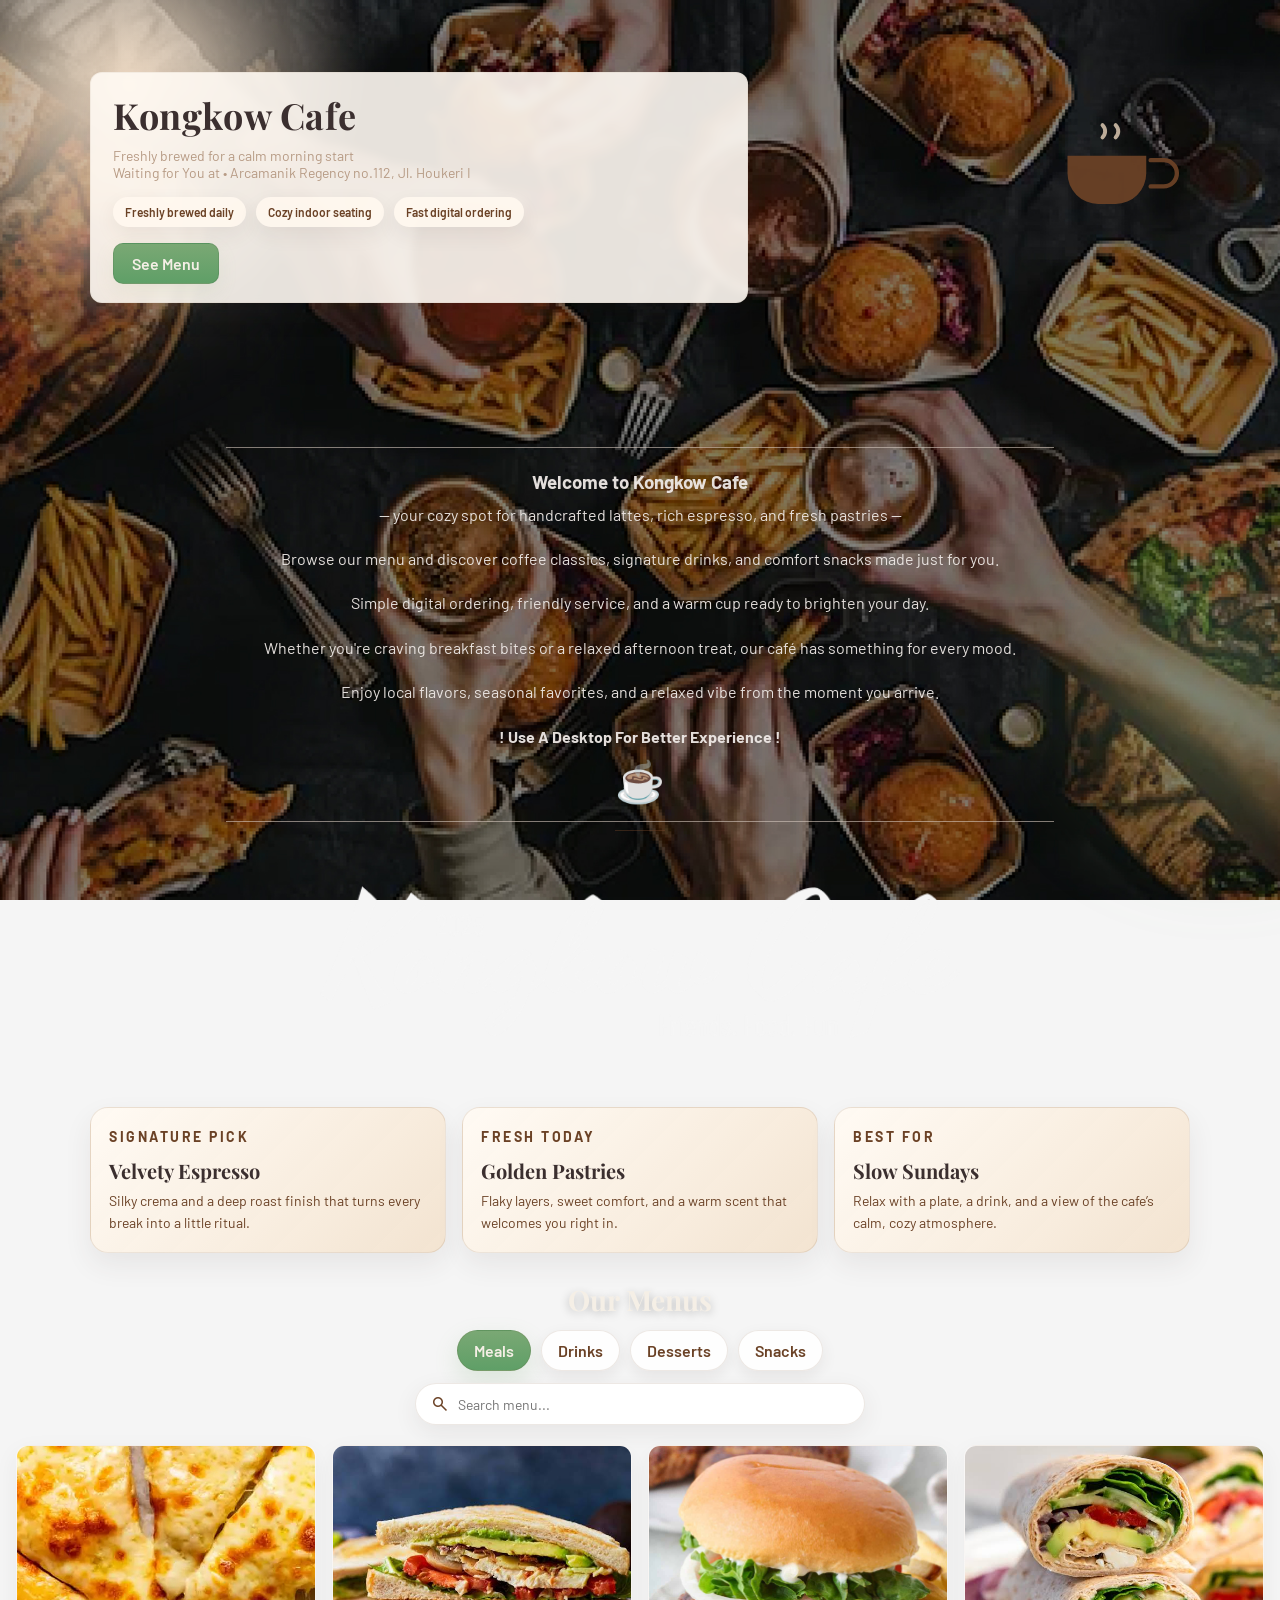
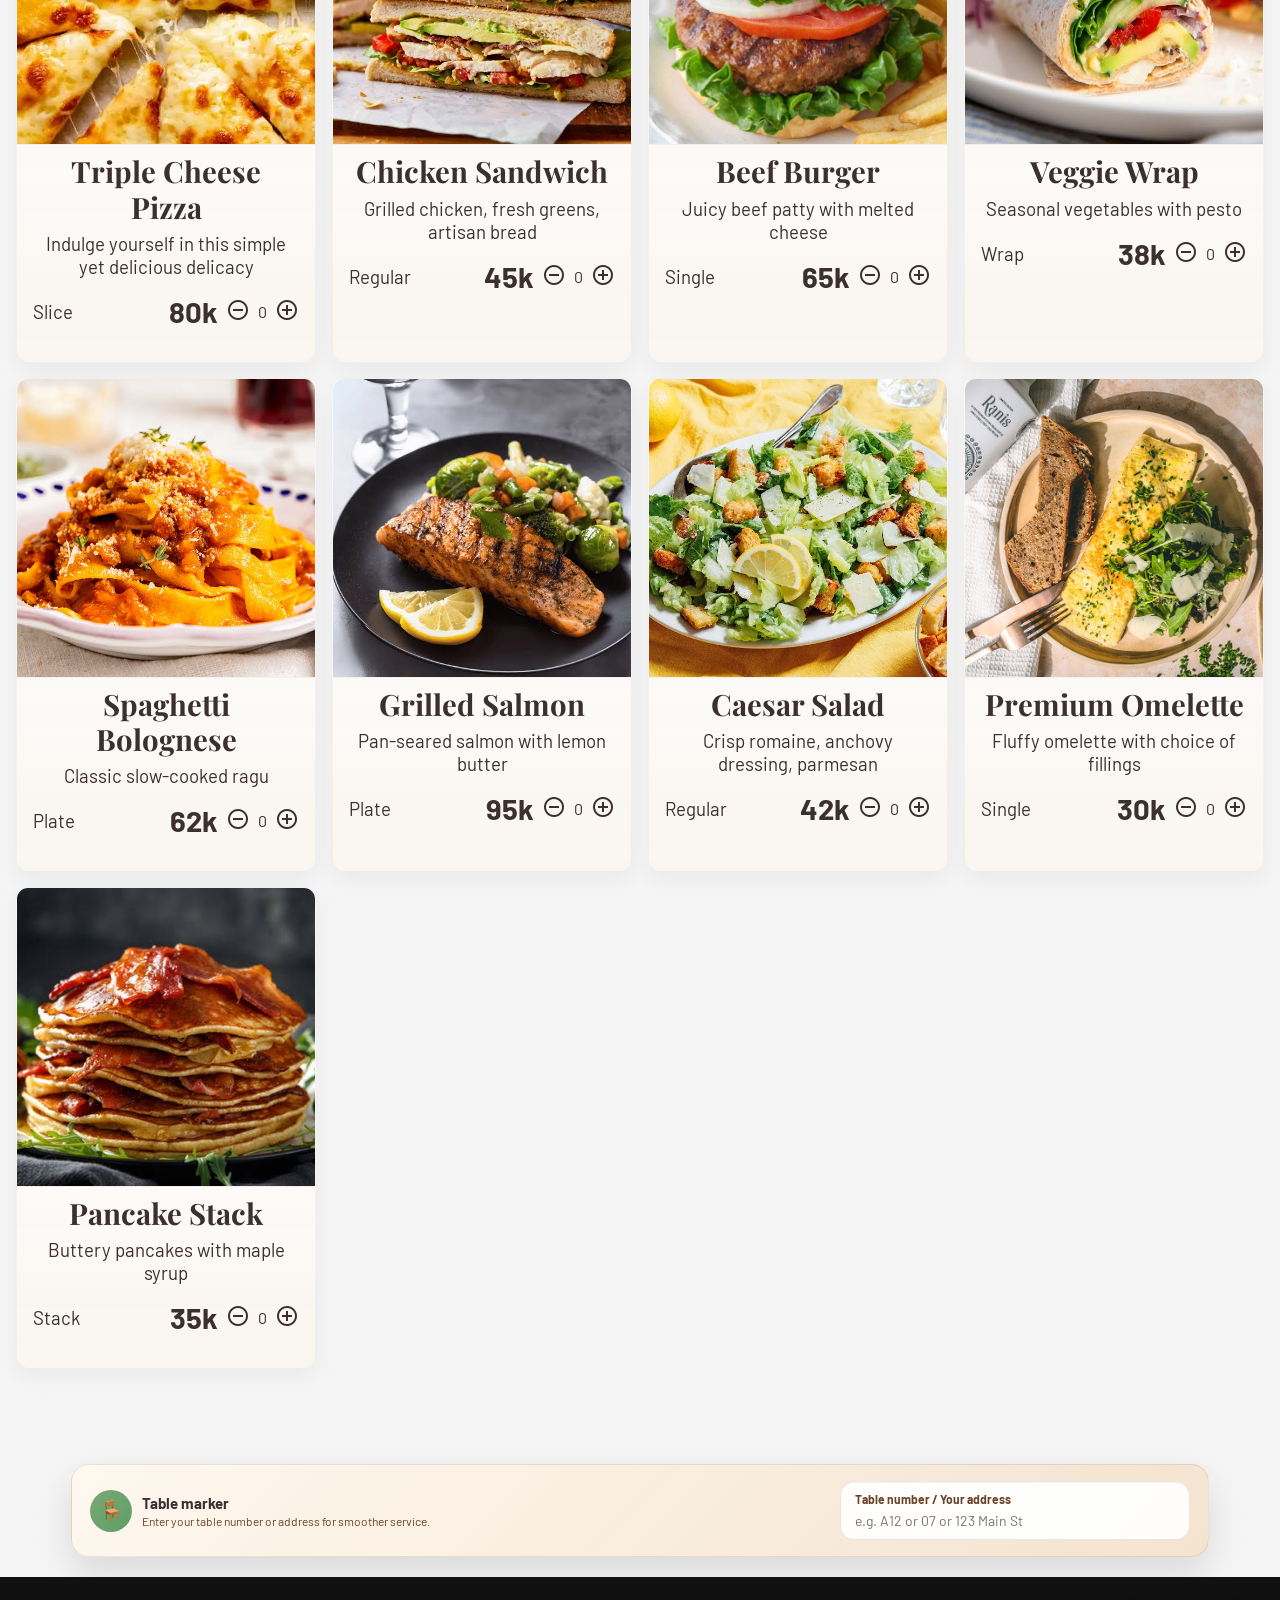
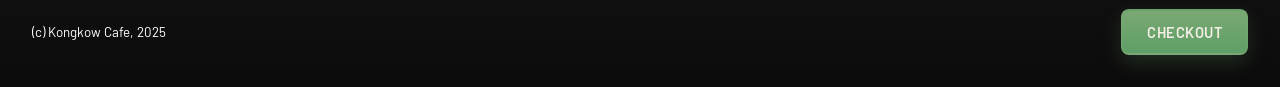
==== commit 700f785f: "Add files via upload" ====
--- a/index.html
+++ b/index.html
@@ -94,12 +94,12 @@
                     <span class="table-sticky-icon">🪑</span>
                     <div>
                         <strong>Table marker</strong>
-                        <p>Enter your table number or code for smoother service.</p>
+                        <p>Enter your table number or address for smoother service.</p>
                     </div>
                 </div>
                 <div class="table-input-wrap">
-                    <label class="table-input-label" for="table-number">Table number / code</label>
-                    <input id="table-number" class="table-input" type="text" placeholder="e.g. A12 or 07" aria-label="Table number or code" />
+                    <label class="table-input-label" for="table-number">Table number / Your address</label>
+                    <input id="table-number" class="table-input" type="text" placeholder="e.g. A12 or 07 or 123 Main St" aria-label="Table number or code" />
                 </div>
             </div>
         </div>
